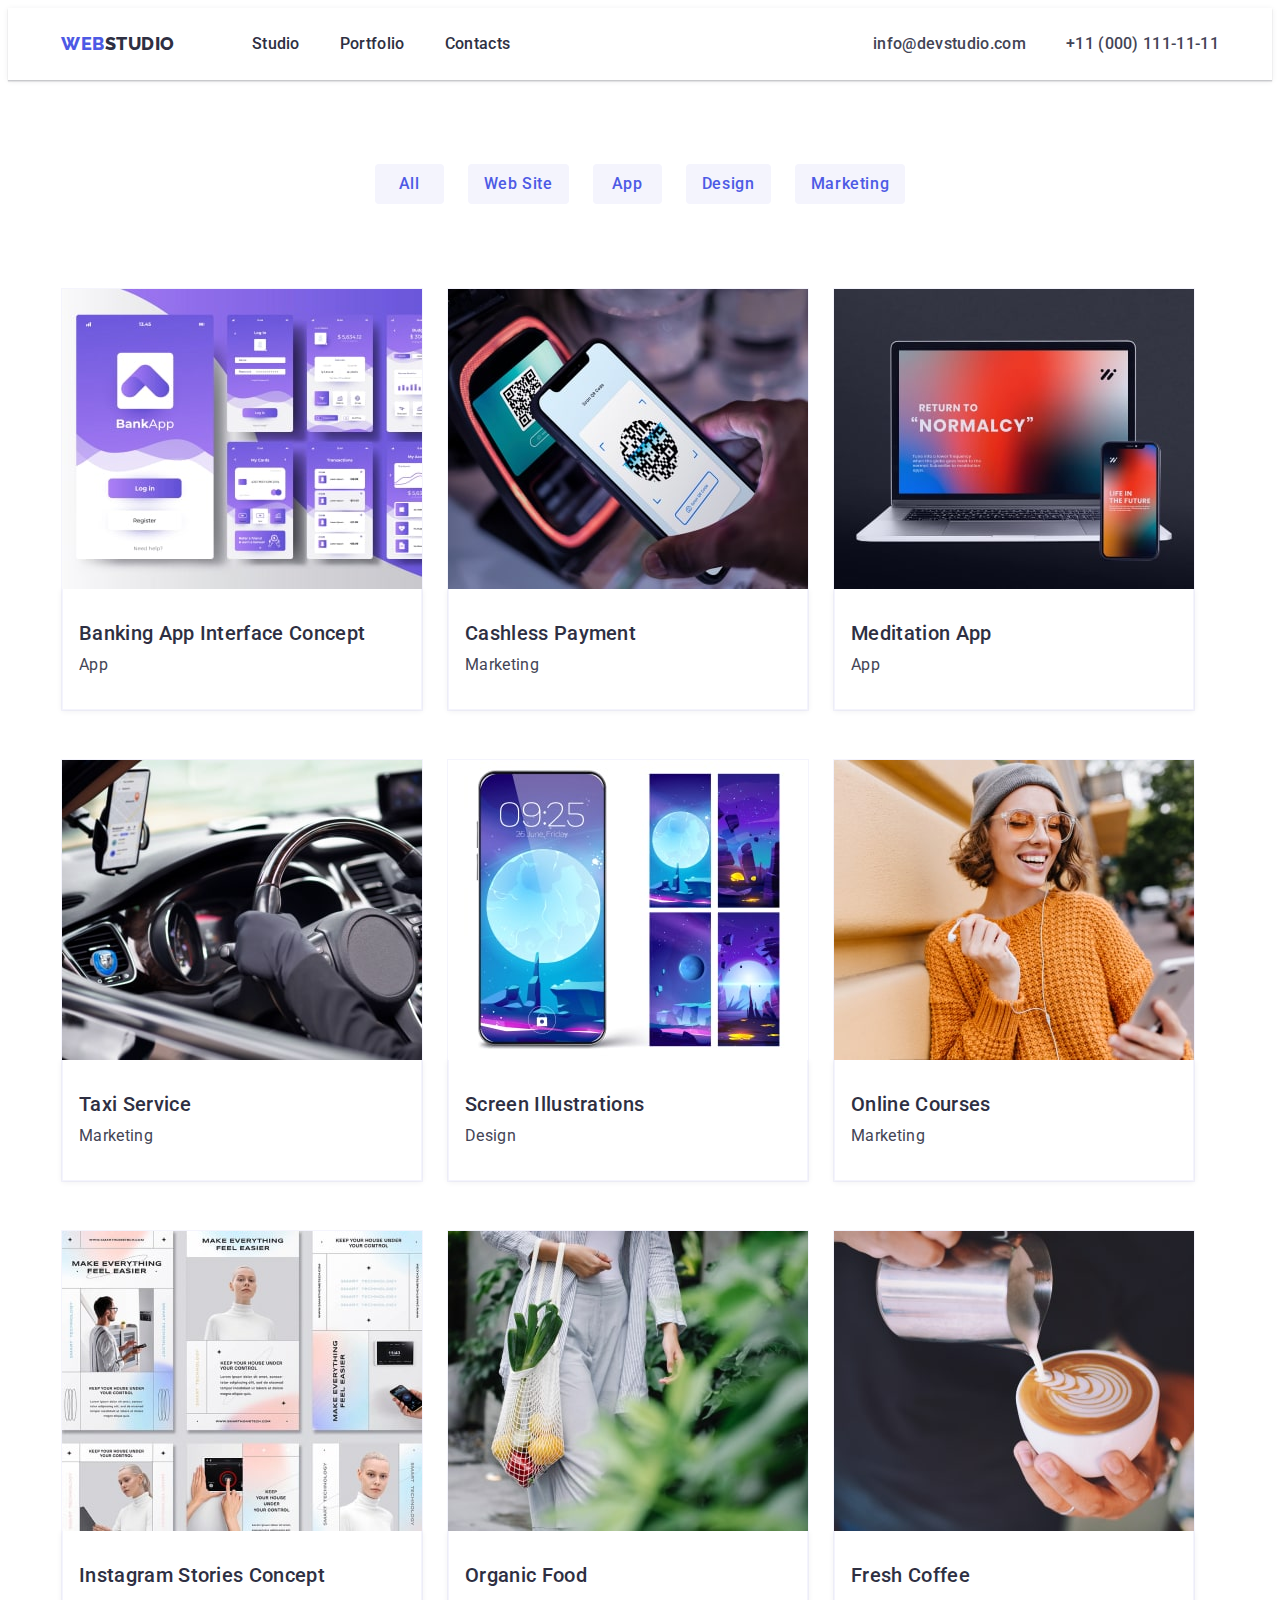
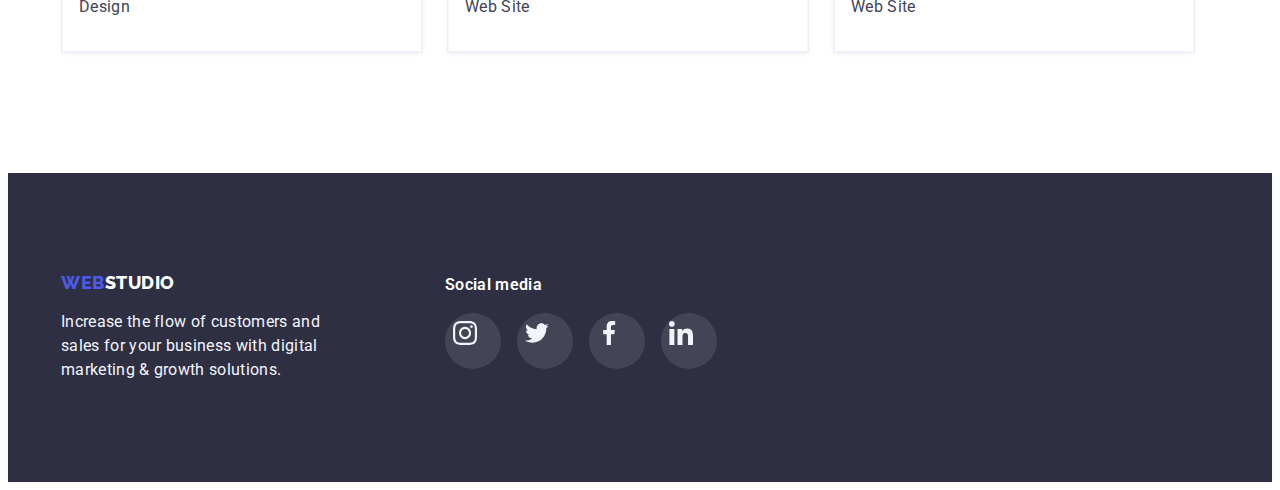
==== portfolio.html @ 5d676b27 "Add file WebStudio" ====
<!DOCTYPE html>
<html lang="en">
  <head>
    <meta charset="UTF-8" />
    <meta http-equiv="X-UA-Compatible" content="IE=edge" />
    <meta name="viewport" content="width=device-width, initial-scale=1.0" />
    <title>Portfolio</title>
    <link rel="preconnect" href="https://fonts.googleapis.com" />
    <link rel="preconnect" href="https://fonts.gstatic.com" crossorigin />
    <link
      href="https://fonts.googleapis.com/css2?family=Raleway:wght@800&family=Roboto:wght@400;500;700;900&display=swap"
      rel="stylesheet"
    />
    <link
      rel="stylesheet"
      href="https://cdnjs.cloudflare.com/ajax/libs/modern-normalize/1.1.0/modern-normalize.min.css"
      integrity="sha512-wpPYUAdjBVSE4KJnH1VR1HeZfpl1ub8YT/NKx4PuQ5NmX2tKuGu6U/JRp5y+Y8XG2tV+wKQpNHVUX03MfMFn9Q=="
      crossorigin="anonymous"
      referrerpolicy="no-referrer"
    />
    <link rel="stylesheet" href="./css/styles.css" />
  </head>
  <body>
    <header class="header">
      <div class="container header-list">
        <nav class="navigation">
          <a href="index.html" class="logo-header logo"
            ><span class="logo-web">Web</span>Studio</a
          >
          <ul class="nav-list list">
            <li class="nav-li"><a href="./index.html" class="nav-link">Studio</a></li>
            <li class="nav-li"><a href="./portfolio.html" class="nav-link">Portfolio</a></li>
            <li class="nav-li"><a href="" class="nav-link">Contacts</a></li>
          </ul>
        </nav>
        <ul class="contact-list list">
          <li class="contact-li">
            <a href="mailto:info@devstudio.com" class="contact"
              >info@devstudio.com</a
            >
          </li>
          <li class="contact-li">
            <a href="tel:+110001111111" class="contact">+11 (000) 111-11-11</a>
          </li>
        </ul>
      </div>
    </header>

    <main>
      <section class="section portfolio">
        <div class="container">
        <!-- <h1>Projects</h1> -->
        <ul class="project-filter list">
          <li class="btn-list"><button type="button" class="btn-projects">All</button></li>
          <li class="btn-list"><button type="button" class="btn-projects">Web Site</button></li>
          <li class="btn-list"><button type="button" class="btn-projects">App</button></li>
          <li class="btn-list"><button type="button" class="btn-projects">Design</button></li>
          <li class="btn-list"><button type="button" class="btn-projects">Marketing</button></li>
        </ul>

        <ul class="project-list list">
          <li class="project-item">
            <a href="" class="project-link">
              <img
                src="./images/bankingapp.jpg"
                alt="banking app Interface concept"
                width="360"
                height="300"
              />
            </a>
            <div class="item-description">
            <h2 class="name-project">Banking App Interface Concept</h2>
            <p class="project-type">App</p>
            </div>
          </li>

          <li class="project-item">
            <a href="" class="project-link">
              <img
                src="./images/payment-min.jpg"
                alt="Cashless Payment"
                width="360"
                height="300"
              />
              <div class="item-description">
              <h2 class="name-project">Cashless Payment</h2>
              <p class="project-type">Marketing</p>
              </div>
            </a>
          </li>

          <li class="project-item">
            <a href="" class="project-link">
              <img
                src="./images/meditation.jpg"
                alt="Meditation App"
                width="360"
                height="300"
              />
              <div class="item-description">
              <h2 class="name-project">Meditation App</h2>
              <p class="project-type">App</p>
              </div>
            </a>
          </li>

          <li class="project-item">
            <a href="" class="project-link">
              <img
                src="./images/taxiapp.jpg"
                alt="Taxi Service"
                width="360"
                height="300"
              />
              <div class="item-description">
              <h2 class="name-project">Taxi Service</h2>
              <p class="project-type">Marketing</p>
              </div>
            </a>
          </li>

          <li class="project-item">
            <a href="" class="project-link">
              <img
                src="./images/screen.jpg"
                alt="Screen Illustrations"
                width="360"
                height="300"
              />
              <div class="item-description">
              <h2 class="name-project">Screen Illustrations</h2>
              <p class="project-type">Design</p>
              </div>
            </a>
          </li>

          <li class="project-item">
            <a href="" class="project-link">
              <img
                src="./images/courses.jpg"
                alt="Online Courses"
                width="360"
                height="300"
              />
              <div class="item-description">
              <h2 class="name-project">Online Courses</h2>
              <p class="project-type">Marketing</p>
              </div>
            </a>
          </li>

          <li class="project-item">
            <a href="" class="project-link">
              <img
                src="./images/instagram.jpg"
                alt="Instagram Stories Concept"
                width="360"
                height="300"
              />
              <div class="item-description">
              <h2 class="name-project">Instagram Stories Concept</h2>
              <p class="project-type">Design</p>
              </div>
            </a>
          </li>

          <li class="project-item">
            <a href="" class="project-link">
              <img
                src="./images/organicfood.jpg"
                alt="Organic Food"
                width="360"
                height="300"
              />
              <div class="item-description">
              <h2 class="name-project">Organic Food</h2>
              <p class="project-type">Web Site</p>
              </div>
            </a>
          </li>

          <li class="project-item">
            <a href="" class="project-link">
              <img
                src="./images/freshcoffe.jpg"
                alt="Fresh Coffee"
                width="360"
                height="300"
              />
              <div class="item-description">
              <h2 class="name-project">Fresh Coffee</h2>
              <p class="project-type">Web Site</p>
              </div> 
            </a>
          </li>
        </ul>
      </section>
    </div>
    </main>

    <footer class="foother-page">
      <div class="container foother-flex">
        <div class="foother-item">
        <a href="index.html" class="foot-logo logo"
          ><span class="logo-web">Web</span>Studio</a
        >
        <p class="foother-ending">
          Increase the flow of customers and sales for your business with digital
          marketing & growth solutions.
        </p>
      </div>
        <div class="foother-item">
          <h3 class="social-title">Social media</h3>
          <ul class="social-fot-list list">
            <li class="social-fot-item">
                <a href="/" class="social-fot-link" aria-label="Instagram">
                  <svg class="social-fot-icon">
                     <use href="./images/icons.svg#icon-instagram"></use>
                  </svg>
                </a>
            </li>
            <li class="social-fot-item">
              <a href="/" class="social-fot-link" aria-label="Twitter">
                <svg class="social-fot-icon">
                  <use href="./images/icons.svg#icon-twitter"></use>
                </svg>
              </a>
            </li>
            <li class="social-fot-item">
              <a href="/" class="social-fot-link" aria-label="Facebook">
                <svg class="social-fot-icon">
                  <use href="./images/icons.svg#icon-facebook"></use>
                </svg>
              </a>
            </li>
            <li class="social-fot-item">
              <a href="/" class="social-fot-link" aria-label="Linkedin">
                <svg class="social-fot-icon">
                  <use href="./images/icons.svg#icon-linkedin"></use>
                </svg>
              </a>
            </li>
          </ul>
        </div>
      </div>
    </footer>
  </body>
</html>
---- css/styles.css ----
:root {
  --main-color: #2e2f42;
  --second-color: #434455;
  --third-color: #ffffff;
  --small-color: #4d5ae5;
  --button-color: #404bbf;
  --ligt-color: #f4f4fd;
  --cloud-btn: #E7E9FC;
  --social-link: #31d0aa;
  --customers-logo: #8E8F99;
}

body {
  font-family: "Roboto", sans-serif;
  color: var(--main-color);
  background-color: var(--third-color);
  letter-spacing: 0.02em;
}

/* Container */

.container {
  max-width: 1158px;
  margin-left: auto;
  margin-right: auto;
  padding: 0 15px;
}

/* Minus */

h1,
h2,
h3,
p {margin-top: 0;
  margin-bottom: 0;
}

.section {
  padding-top: 120px;
  padding-bottom: 120px;
}

.list {
  list-style: none;
  margin-top: 0;
  margin-bottom: 0;
  padding-right: 0;
  padding-left: 0;
}

img {
  display: block;
  max-width: 100%;
}


/* Header */

.header {
  background-color: var(--third-color);
  font-size: 16px;
  font-weight: 500;
  line-height: 1.5;
  border-bottom: 1px;
  box-shadow: 0px 1px 6px rgba(46, 47, 66, 0.08), 0px 1px 1px rgba(46, 47, 66, 0.16), 0px 2px 1px rgba(46, 47, 66, 0.08);
}

.header-list {
  display: flex;
  margin-left: auto;
  align-items: center;
}

.logo-header {
  margin-right: 77px;
  padding-top: 24px;
  padding-bottom: 24px;
}

.logo{  
  color: var(--main-color);  
  font-family: "Raleway", sans-serif;
  font-weight: 800;
  font-size: 18px;
  line-height: 1.3;
  letter-spacing: 0.03em;
  
  
  text-transform: uppercase;
  text-decoration: none;
}

.logo-web {
  color: var(--small-color);
}

.navigation {
  display: flex;
}

.nav-list {
  display: flex;
}

.nav-li:not(:last-child) {
  margin-right: 40px;
}


.nav-link {
  display: block;
  padding-top: 24px;
  padding-bottom: 24px;
  
  color: var(--main-color);
  text-decoration: none;
}

.nav-link:hover,
.nav-link:focus {
  color: var(--second-color);
}
.nav-link:active {
  color: var(--small-color);
}

.contact-list {
  display: flex;
  margin-left: auto;

  font-size: 16px;
  line-height: 1.5;
}

.contact-li:not(:last-child) {
  margin-right: 40px;
}

.contact {
  padding-top: 24px;
  padding-bottom: 24px;
  color: var(--second-color);
  text-decoration: none;
}

.contact:hover,
.contact:focus {
  color: var(--small-color);
}


/* Main */

/* Hero section */
.hero {
  background-color: var(--main-color);
  text-align: center;
  padding-top: 192px;
  padding-bottom: 192px;    

  max-width: 1440px;
  height: 600px;
  background-image: linear-gradient(to right, rgba(47, 48, 58, 0.9), rgba(47, 48, 58, 0.9)),
  url(../images/people-office.jpg);
  background-repeat: no-repeat;
  background-size: cover;
  background-position: center;}


.hero-title {
  color: var(--third-color);
  font-weight: 500;
  font-size: 56px;
  line-height: 1;
  margin-top: 0;
  margin-bottom: 48px;
}

.btn-hero {    
  background: var(--small-color);
  color: var(--third-color);
  font-family: inherit;
  font-weight: 600;
  font-size: 16px;
  line-height: 1.1;
  letter-spacing: 0.04em;
  min-width: 170px;

  box-shadow: 0px 4px 4px rgba(0, 0, 0, 0.15);
  border-radius: 4px;
  padding: 15px 30px;
  border-color: transparent;
  cursor: pointer;
}

.btn-hero:hover,
.btn-hero:focus {
  color: 0px 1px 6px rgba(46, 47, 66, 0.08), 0px 1px 1px rgba(46, 47, 66, 0.16),
    0px 2px 1px rgba(46, 47, 66, 0.08);
  box-shadow: 0px 4px 4px rgba(0, 0, 0, 0.15);
}
.btn-hero:active {
  background-color: var(--button-color);
}

/* How we are working section */
.work {
  padding-bottom: 0;
  background-color: var(--third-color);
}

.work-list {
  display: flex;  
}

.list-item {
  width: 264px;
}

.list-item:not(:last-child) {
  margin-right: 24px;
}

.work-icon {
  display: flex;
  justify-content: center;
  align-items: center;
  width: 264px;
  height: 112px;
  margin-bottom: 8px;
  
  background-color: var(--cloud-btn);
  border-radius: 4px;
}

.item-icon {
  width: 64px;
  height: 64px;
}

.work-title {  
  margin-top: 0;
  margin-bottom: 8px;
  
  font-weight: 500;
  font-size: 20px;
  line-height: 1.2;

}

.work-text {
  color: var(--second-color);
  font-size: 16px;
  line-height: 1.5;
}

/* What are we doing section*/
.doing {
  padding-top: 0;
}

.second-title {
  text-align: center;
  margin-top: 0;
  margin-bottom: 72px;
  
  font-weight: 500;
  font-size: 36px;
  line-height: 1.1;
}

.doing-list {
  display: flex;
  }

.doing-item:not(:last-child) {
  margin-right: 24px;
}

/* Our team */
.our-team {
  background-color: var(--ligt-color);
}

.team-card{
  display: flex;
}

.team-person {
  width: 264px;
  background: var(--third-color);
  box-shadow: 0px 1px 6px rgba(46, 47, 66, 0.08), 0px 1px 1px rgba(46, 47, 66, 0.16), 0px 2px 1px rgba(46, 47, 66, 0.08);
  border-radius: 0px 0px 4px 4px;
}

.team-person:not(:last-child) {
  margin-right: 24px;
}

.team-item {
  text-align: center;
  padding-top: 32px;
  padding-bottom: 32px;
}

.team-name {  
  margin-bottom: 8px;
  
  font-weight: 500;
  font-size: 20px;
  line-height: 1.2;

}

.team-profession {
  margin-bottom: 8px;

  font-size: 16px;
  line-height: 1.5;
}

.social-link {
  display: inline-flex;
  justify-content: center;
  align-items: center;
  width: 40px;
  height: 40px;
  border-radius: 50%;
  background-color: var(--small-color);
}

.social-list {
  display: flex;
  justify-content: center;
  align-items: center;
}

.social-item:not(:last-child) {
  margin-right: 24px;
}

.social-icon {
  width: 16px;
  height: 16px;
}

/* Customers */

.customers-title {
  margin-bottom: 72px;

  font-weight: 500;
  font-size: 36px;
  line-height: 1.1;
  text-align: center;
  letter-spacing: 0.03em;
}

.customers-list {
  display: flex;
}

.customers-item:not(:last-child) {
  margin-right: 24px;
}

.customers-link {
  display: inline-flex;
  justify-content: center;
  align-items: center;

  width: 168px;
  height: 88px;
  border: 1px solid var(--customers-logo);
  border-radius: 4px;
}

.customers-icon:hover,
.customers-icon:focus {
  fill: var(--small-color);
}

.customers-icon {
  fill: var(--customers-logo);
  width: 104px;
  height: 56px;
}

.customers-link:hover,
.customers-link:focus {
  fill: var(--small-color);
  border: 1px solid var(--small-color);;
}


/* Foother */
.foot-logo {
  display: block;
  margin-bottom: 16px;
  
  color: var(--third-color);
  line-height: 1.16;
}

.foother-page {
  padding-top: 100px;
  padding-bottom: 100px;

  background-color: var(--main-color);
}

.foother-ending {
  max-width: 264px;

  color: var(--ligt-color);
  font-size: 16px;
  line-height: 1.5;
}

.social-title {
  margin-bottom: 16px;
  font-weight: 600;
  font-size: 16px;
  line-height: 1.5;
  
  color: var(--third-color);
}

.foother-flex {
  display: flex;
}

.foother-item:not(:last-child) {
  margin-right: 120px;
}

.social-fot-list {
  display: flex;
}

.social-fot-link {
  display: inline-flex;
  padding: 8px 8px;
  width: 40px;
  height: 40px;

  border-radius: 50%;
  background-color: rgba(255, 255, 255, 0.1);
}

.social-fot-link:hover,
.social-fot-link:focus {
  background-color: var(--social-link);
}

.social-fot-item:not(:last-child) {
  margin-right: 16px;
}

.social-fot-icon {
  width: 24px;
  height: 24px;
}


/* Portfolio */
.portfolio {padding-top: 84px;}

.project-filter {
  display: flex;
  justify-content: center;
  margin-bottom: 84px;
}

.btn-projects {
  font-family: inherit;
  font-weight: 500;
  font-size: 16px;
  line-height: 1.5;
  letter-spacing: 0.04em;
  color: var(--small-color);
  padding: 8px 16px; 
  min-width: 69px;

  background-color: var(--ligt-color);
  border: transparent;
  border-radius: 4px;
  align-items: center;
  cursor: pointer;
}

.btn-projects:hover,
.btn-projects:focus {
  background-color: var(--small-color);
  color: var(--third-color);
  box-shadow: 0px 3px 1px rgba(0, 0, 0, 0.1), 0px 2px 1px rgba(0, 0, 0, 0.08), 0px 2px 2px rgba(0, 0, 0, 0.12);
}

.btn-list:not(:last-child) {
  margin-right: 24px;
}

.project-list {
  display: flex;
  flex-wrap: wrap;
}

.project-item {
  width: 360px;
  margin-right: 24px;
  margin-bottom: 48px; 
  
  border: 0.5px solid var(--ligt-color);
}

.project-item:nth-child(3n) {
  margin-right: 0;
}

.project-item:nth-last-child(-n + 3) {
  margin-bottom: 0;
}

.project-item:hover,
.project-item:focus {
  box-shadow: 0px 1px 6px rgba(46, 47, 66, 0.08), 
  0px 1px 1px rgba(46, 47, 66, 0.16), 
  0px 2px 1px rgba(46, 47, 66, 0.08);
}

.item-description {
  padding-top: 32px;
  padding-bottom: 32px;
  padding-left: 16px; 
  
  background: var(--third-color);
  border-bottom: 0.5px solid var(--ligt-color);
  border-left: 0.5px solid var(--ligt-color);
  border-right: 0.5px solid var(--ligt-color);
  box-shadow: 0px 1px 6px rgba(46, 47, 66, 0.08);
}

.project-link {
  text-decoration: none;
}

.name-project {  
  margin-bottom: 8px;

  color: var(--main-color);
  font-weight: 500;
  font-size: 20px;
  line-height: 1.2;

}

.project-type {
  color: var(--second-color);
  font-size: 16px;
  line-height: 1.5;
}

.pay-text {
  background-color: var(--small-color);
  color: var(--ligt-color);
  font-size: 16px;
  line-height: 1.5;
}
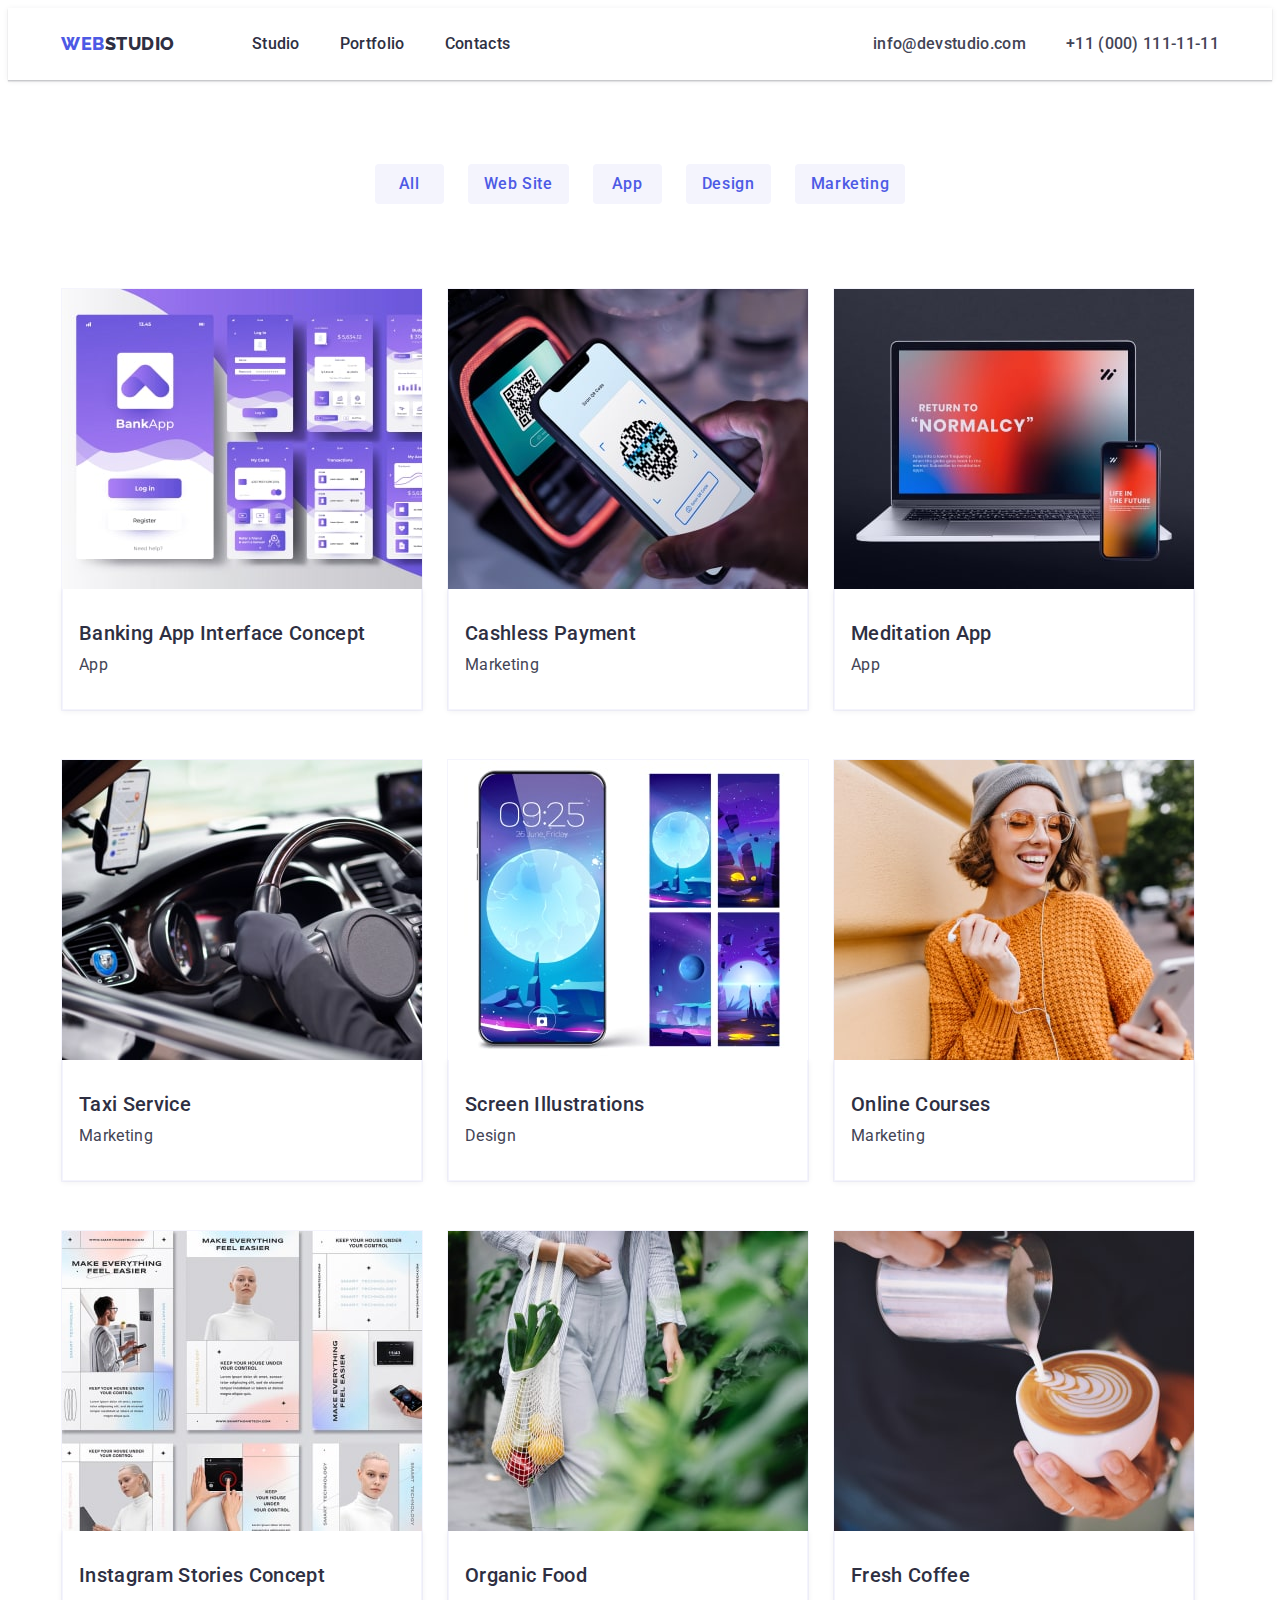
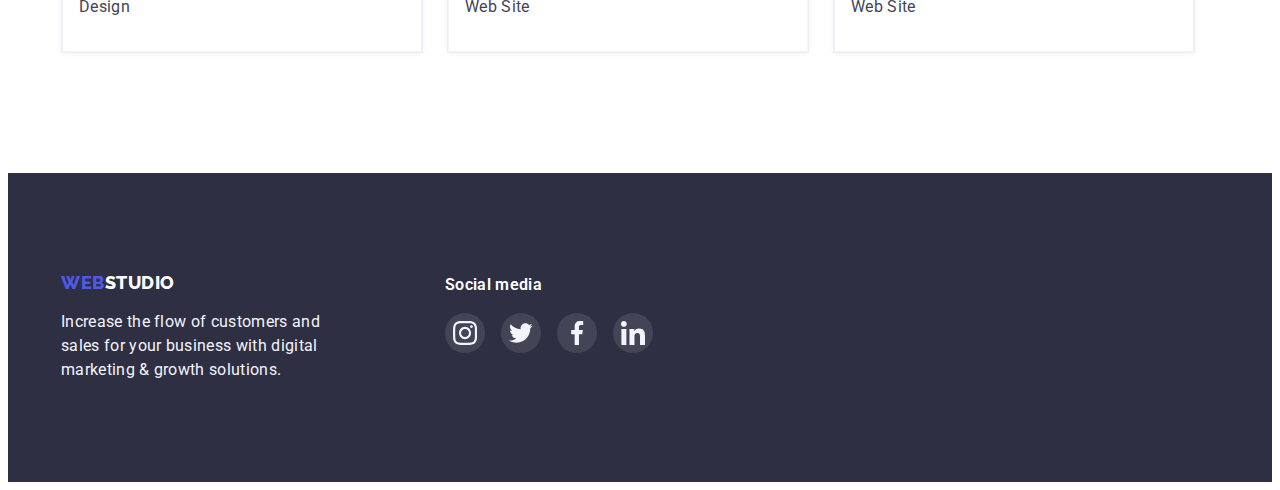
==== commit edc4776b: "Add svg change" ====
--- a/portfolio.html
+++ b/portfolio.html
@@ -66,12 +66,12 @@
                 alt="banking app Interface concept"
                 width="360"
                 height="300"
-              />
-            </a>
-            <div class="item-description">
-            <h2 class="name-project">Banking App Interface Concept</h2>
-            <p class="project-type">App</p>
-            </div>
+              /> 
+              <div class="item-description">
+              <h2 class="name-project">Banking App Interface Concept</h2>
+              <p class="project-type">App</p>
+              </div>
+            </a>
           </li>
 
           <li class="project-item">
--- a/css/styles.css
+++ b/css/styles.css
@@ -160,7 +160,7 @@
 
   max-width: 1440px;
   height: 600px;
-  background-image: linear-gradient(to right, rgba(47, 48, 58, 0.9), rgba(47, 48, 58, 0.9)),
+  background-image: linear-gradient(to right, rgba(47, 48, 58, 0.7), rgba(47, 48, 58, 0.7)),
   url(../images/people-office.jpg);
   background-repeat: no-repeat;
   background-size: cover;
@@ -195,12 +195,14 @@
 
 .btn-hero:hover,
 .btn-hero:focus {
-  color: 0px 1px 6px rgba(46, 47, 66, 0.08), 0px 1px 1px rgba(46, 47, 66, 0.16),
-    0px 2px 1px rgba(46, 47, 66, 0.08);
-  box-shadow: 0px 4px 4px rgba(0, 0, 0, 0.15);
-}
+box-shadow: 0px 1px 6px rgba(46, 47, 66, 0.08),
+ 0px 1px 1px rgba(46, 47, 66, 0.16), 
+ 0px 2px 1px rgba(46, 47, 66, 0.08);
+}
+
 .btn-hero:active {
   background-color: var(--button-color);
+  box-shadow: 0px 4px 4px rgba(0, 0, 0, 0.15);
 }
 
 /* How we are working section */
@@ -323,16 +325,21 @@
   display: inline-flex;
   justify-content: center;
   align-items: center;
+  width: 100%;
+  height: 100%;
+  border-radius: 50%;
+  background-color: var(--small-color);
+}
+
+.social-list {
+  display: flex;
+  justify-content: center;
+  align-items: center;
+}
+
+.social-item {
   width: 40px;
   height: 40px;
-  border-radius: 50%;
-  background-color: var(--small-color);
-}
-
-.social-list {
-  display: flex;
-  justify-content: center;
-  align-items: center;
 }
 
 .social-item:not(:last-child) {
@@ -360,6 +367,11 @@
   display: flex;
 }
 
+.customers-item {
+  width: 168px;
+  height: 88px;
+}
+
 .customers-item:not(:last-child) {
   margin-right: 24px;
 }
@@ -368,30 +380,27 @@
   display: inline-flex;
   justify-content: center;
   align-items: center;
-
-  width: 168px;
-  height: 88px;
+  padding: 16px 32px;
+  width: 100%;
+  height: 100%;
+   
   border: 1px solid var(--customers-logo);
   border-radius: 4px;
-}
-
-.customers-icon:hover,
-.customers-icon:focus {
-  fill: var(--small-color);
+  color: var(--customers-logo);
 }
 
 .customers-icon {
-  fill: var(--customers-logo);
-  width: 104px;
-  height: 56px;
+ width: 100%;
+ height: 100%;
+
+ fill: currentColor;
 }
 
 .customers-link:hover,
 .customers-link:focus {
-  fill: var(--small-color);
-  border: 1px solid var(--small-color);;
-}
-
+  color: var(--small-color);
+  border: 1px solid var(--small-color);
+}
 
 /* Foother */
 .foot-logo {
@@ -430,6 +439,11 @@
   display: flex;
 }
 
+.social-fot-item {
+  width: 40px;
+  height: 40px;  
+}
+
 .foother-item:not(:last-child) {
   margin-right: 120px;
 }
@@ -440,9 +454,10 @@
 
 .social-fot-link {
   display: inline-flex;
-  padding: 8px 8px;
-  width: 40px;
-  height: 40px;
+  justify-content: center;
+  align-items: center;
+  width: 100%;
+  height: 100%;
 
   border-radius: 50%;
   background-color: rgba(255, 255, 255, 0.1);
@@ -521,13 +536,6 @@
   margin-bottom: 0;
 }
 
-.project-item:hover,
-.project-item:focus {
-  box-shadow: 0px 1px 6px rgba(46, 47, 66, 0.08), 
-  0px 1px 1px rgba(46, 47, 66, 0.16), 
-  0px 2px 1px rgba(46, 47, 66, 0.08);
-}
-
 .item-description {
   padding-top: 32px;
   padding-bottom: 32px;
@@ -541,7 +549,13 @@
 }
 
 .project-link {
+  display: block;
   text-decoration: none;
+}
+
+.project-link:hover,
+.project-link:focus {
+  box-shadow: 0px 1px 6px rgba(46, 47, 66, 0.08);
 }
 
 .name-project {  
@@ -551,7 +565,6 @@
   font-weight: 500;
   font-size: 20px;
   line-height: 1.2;
-
 }
 
 .project-type {
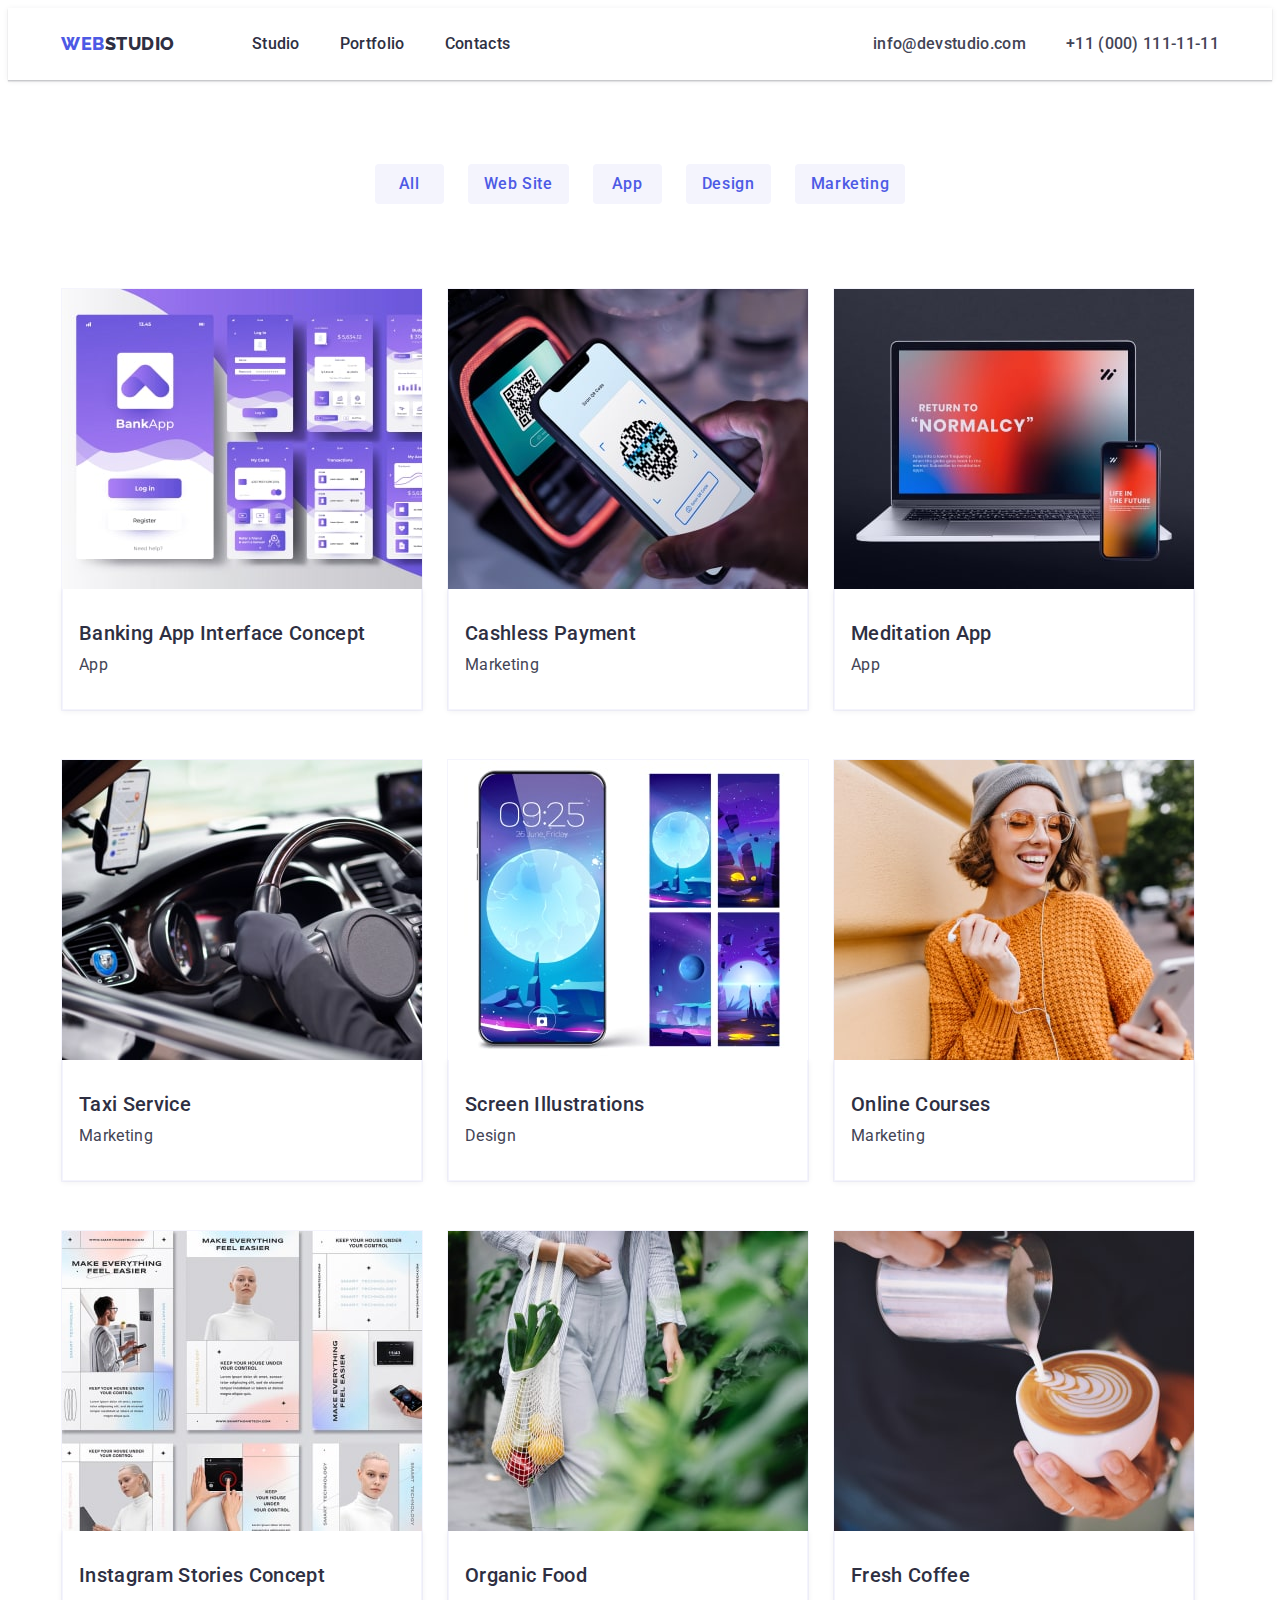
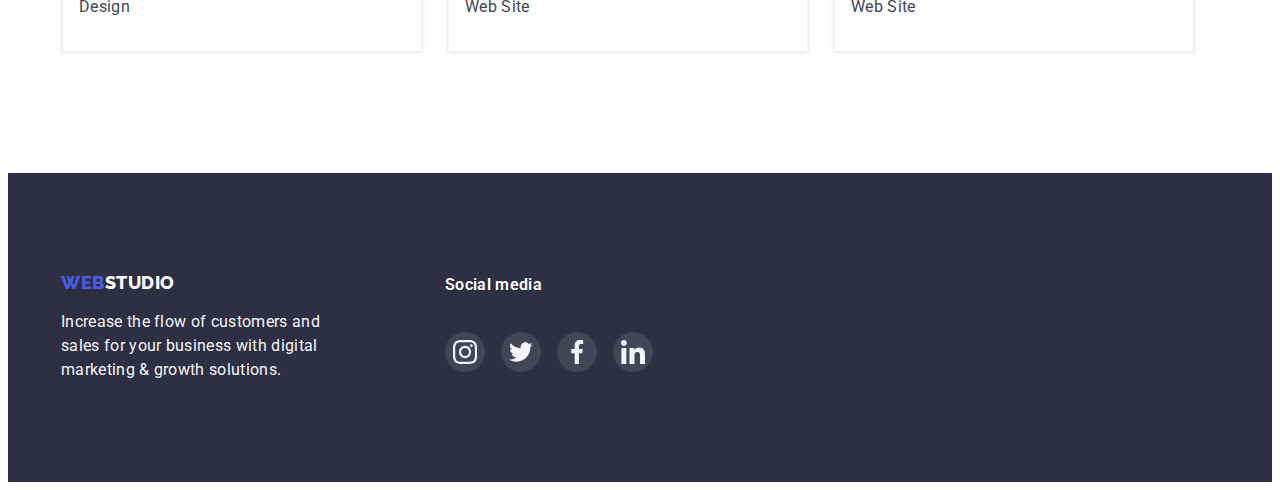
==== commit 39bf1c4d: "portfolio foother" ====
--- a/portfolio.html
+++ b/portfolio.html
@@ -210,7 +210,7 @@
         </p>
       </div>
         <div class="foother-item">
-          <h3 class="social-title">Social media</h3>
+          <p class="social-title">Social media</p>>
           <ul class="social-fot-list list">
             <li class="social-fot-item">
                 <a href="/" class="social-fot-link" aria-label="Instagram">
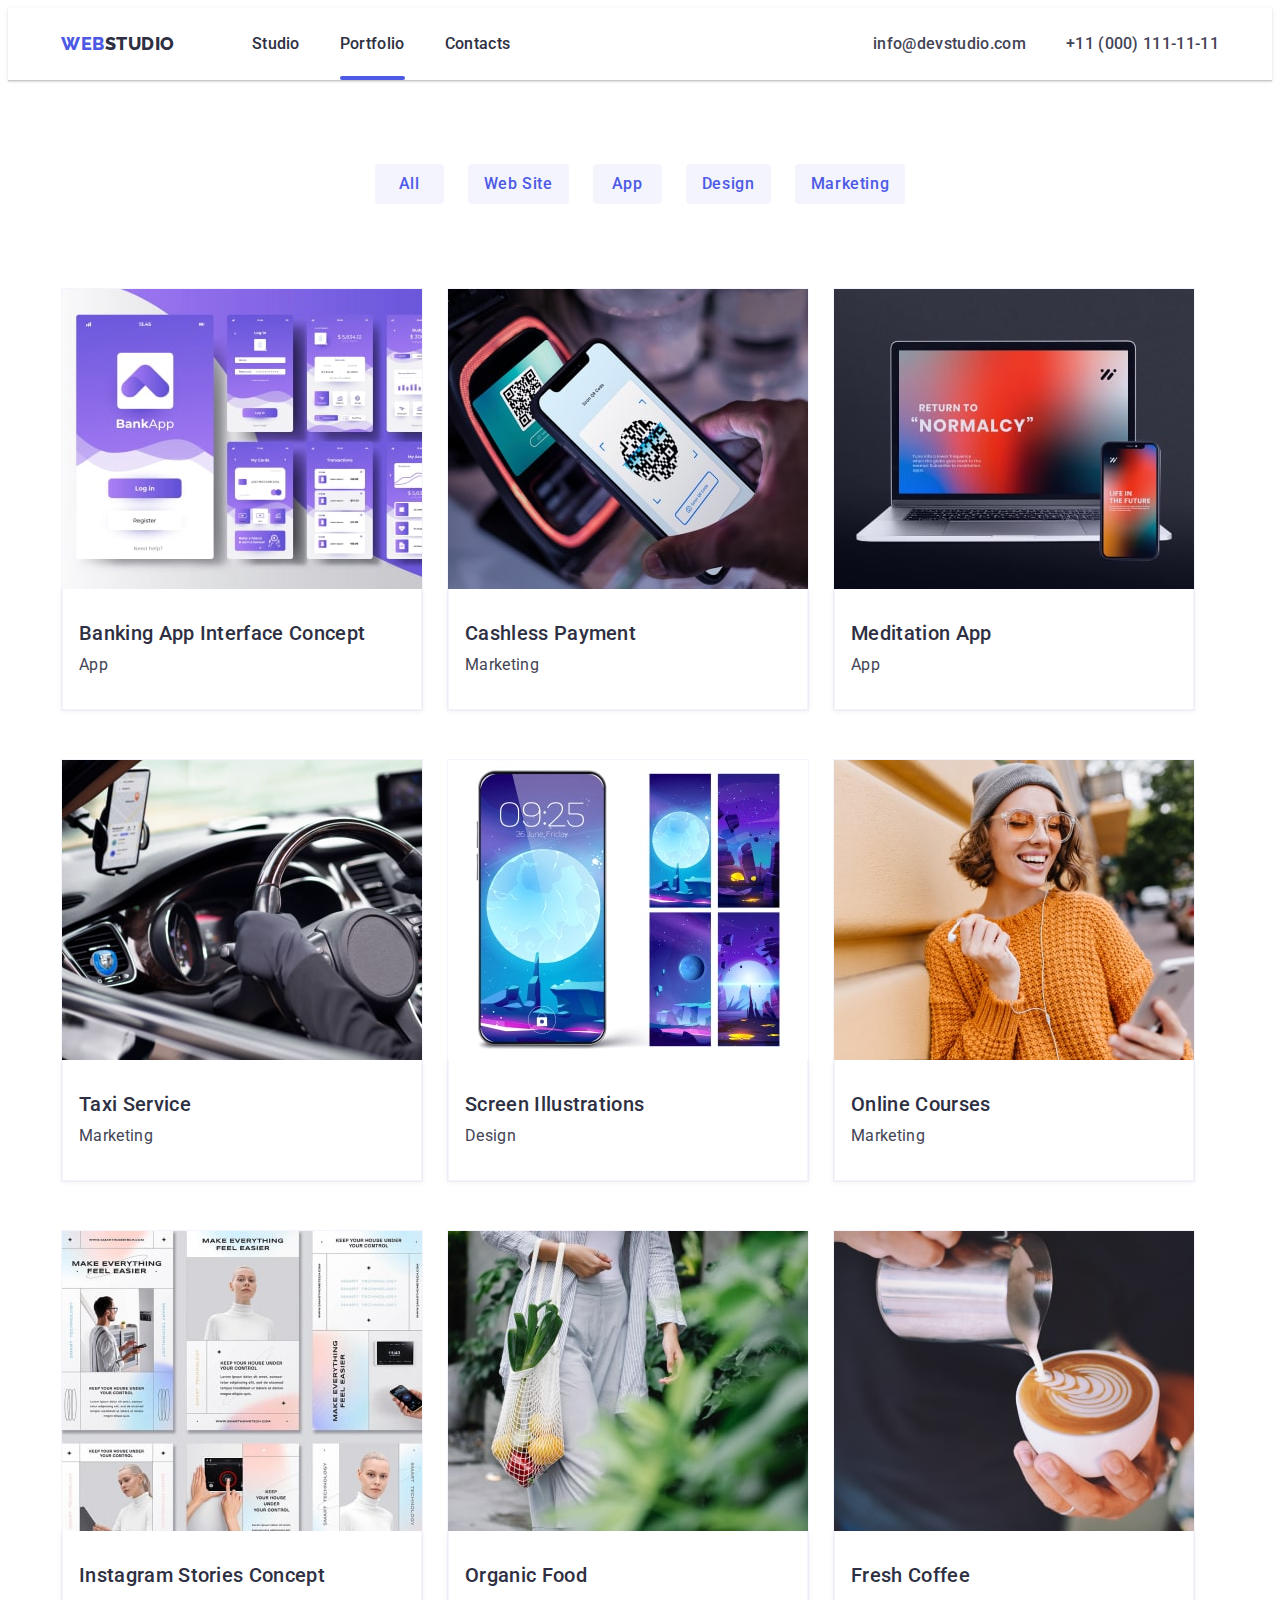
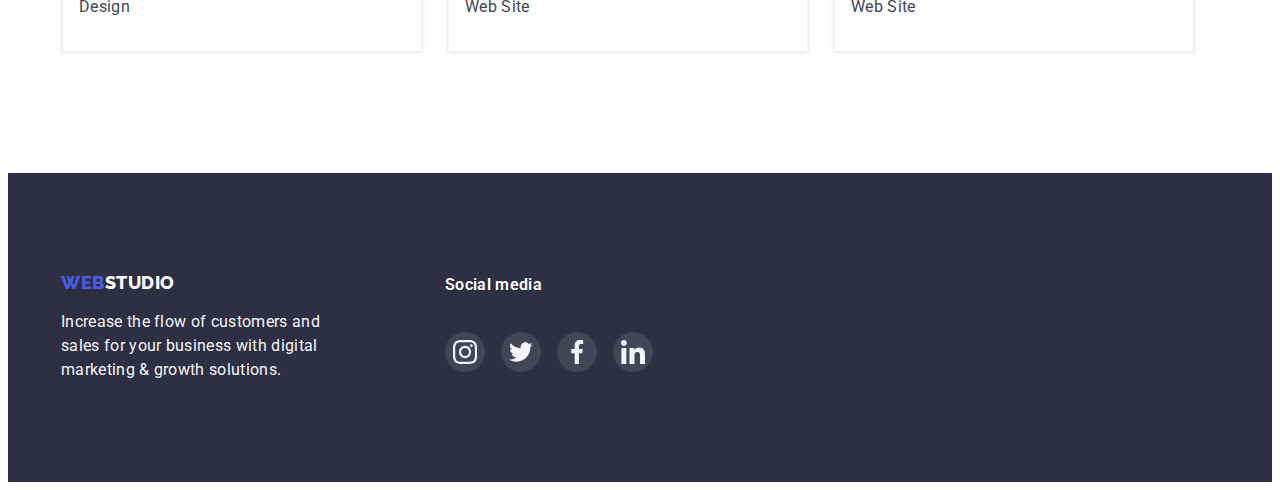
==== commit 912dec0d: "Add animation and modal" ====
--- a/portfolio.html
+++ b/portfolio.html
@@ -29,7 +29,7 @@
           >
           <ul class="nav-list list">
             <li class="nav-li"><a href="./index.html" class="nav-link">Studio</a></li>
-            <li class="nav-li"><a href="./portfolio.html" class="nav-link">Portfolio</a></li>
+            <li class="nav-li"><a href="./portfolio.html" class="nav-link active">Portfolio</a></li>
             <li class="nav-li"><a href="" class="nav-link">Contacts</a></li>
           </ul>
         </nav>
@@ -61,12 +61,17 @@
         <ul class="project-list list">
           <li class="project-item">
             <a href="" class="project-link">
-              <img
-                src="./images/bankingapp.jpg"
-                alt="banking app Interface concept"
-                width="360"
-                height="300"
-              /> 
+              <div class="img-owerlay">
+                <img
+                  src="./images/bankingapp.jpg"
+                  alt="banking app Interface concept"
+                  width="360"
+                  height="300"
+                />
+                <div class="owerlay">
+                  <p class="owerlay-content">Banking App Interface Concept</p>
+                </div>
+                </div>
               <div class="item-description">
               <h2 class="name-project">Banking App Interface Concept</h2>
               <p class="project-type">App</p>
@@ -76,27 +81,40 @@
 
           <li class="project-item">
             <a href="" class="project-link">
+            <div class="img-owerlay">
               <img
                 src="./images/payment-min.jpg"
                 alt="Cashless Payment"
                 width="360"
                 height="300"
               />
-              <div class="item-description">
-              <h2 class="name-project">Cashless Payment</h2>
-              <p class="project-type">Marketing</p>
-              </div>
-            </a>
-          </li>
-
-          <li class="project-item">
-            <a href="" class="project-link">
+              <div class="owerlay">
+                  <p class="owerlay-content">14 Stylish and User-Friendly App Design Concepts · 
+                    Task Manager App · Calorie Tracker App · 
+                    Exotic Fruit Ecommerce App · Cloud Storage App
+                  </p>
+              </div>
+            </div>
+              <div class="item-description">
+                <h2 class="name-project">Cashless Payment</h2>
+                <p class="project-type">Marketing</p>
+              </div>
+            </a>
+          </li>
+
+          <li class="project-item">
+            <a href="" class="project-link">
+              <div class="img-owerlay">
               <img
                 src="./images/meditation.jpg"
                 alt="Meditation App"
                 width="360"
                 height="300"
               />
+                <div class="owerlay">
+                  <p class="owerlay-content">Meditation App</p>
+                </div>
+              </div>  
               <div class="item-description">
               <h2 class="name-project">Meditation App</h2>
               <p class="project-type">App</p>
@@ -106,12 +124,17 @@
 
           <li class="project-item">
             <a href="" class="project-link">
+              <div class="img-owerlay">
               <img
                 src="./images/taxiapp.jpg"
                 alt="Taxi Service"
                 width="360"
                 height="300"
               />
+                <div class="owerlay">
+                  <p class="owerlay-content">Taxi Service</p>
+                </div>
+              </div>
               <div class="item-description">
               <h2 class="name-project">Taxi Service</h2>
               <p class="project-type">Marketing</p>
@@ -121,12 +144,17 @@
 
           <li class="project-item">
             <a href="" class="project-link">
+              <div class="img-owerlay">
               <img
                 src="./images/screen.jpg"
                 alt="Screen Illustrations"
                 width="360"
                 height="300"
               />
+                <div class="owerlay">
+                  <p class="owerlay-content">Screen Illustrations</p>
+                </div>
+              </div>
               <div class="item-description">
               <h2 class="name-project">Screen Illustrations</h2>
               <p class="project-type">Design</p>
@@ -136,12 +164,17 @@
 
           <li class="project-item">
             <a href="" class="project-link">
+              <div class="img-owerlay">
               <img
                 src="./images/courses.jpg"
                 alt="Online Courses"
                 width="360"
                 height="300"
               />
+                <div class="owerlay">
+                  <p class="owerlay-content">Online Courses</p>
+                </div>
+              </div>
               <div class="item-description">
               <h2 class="name-project">Online Courses</h2>
               <p class="project-type">Marketing</p>
@@ -151,12 +184,17 @@
 
           <li class="project-item">
             <a href="" class="project-link">
+              <div class="img-owerlay">
               <img
                 src="./images/instagram.jpg"
                 alt="Instagram Stories Concept"
                 width="360"
                 height="300"
               />
+                <div class="owerlay">
+                  <p class="owerlay-content">Instagram Stories Concept</p>
+                </div>
+              </div>
               <div class="item-description">
               <h2 class="name-project">Instagram Stories Concept</h2>
               <p class="project-type">Design</p>
@@ -166,12 +204,17 @@
 
           <li class="project-item">
             <a href="" class="project-link">
+               <div class="img-owerlay">
               <img
                 src="./images/organicfood.jpg"
                 alt="Organic Food"
                 width="360"
                 height="300"
               />
+                <div class="owerlay">
+                  <p class="owerlay-content">Organic Food</p>
+                </div>
+              </div>
               <div class="item-description">
               <h2 class="name-project">Organic Food</h2>
               <p class="project-type">Web Site</p>
@@ -181,12 +224,17 @@
 
           <li class="project-item">
             <a href="" class="project-link">
+              <div class="img-owerlay">
               <img
                 src="./images/freshcoffe.jpg"
                 alt="Fresh Coffee"
                 width="360"
                 height="300"
               />
+                <div class="owerlay">
+                  <p class="owerlay-content">Fresh Coffee</p>
+                </div>
+              </div>
               <div class="item-description">
               <h2 class="name-project">Fresh Coffee</h2>
               <p class="project-type">Web Site</p>
--- a/css/styles.css
+++ b/css/styles.css
@@ -8,6 +8,8 @@
   --cloud-btn: #E7E9FC;
   --social-link: #31d0aa;
   --customers-logo: #8E8F99;
+
+  --ani-step: cubic-bezier(0.4, 0, 0.2, 1);
 }
 
 body {
@@ -102,6 +104,9 @@
   display: flex;
 }
 
+.nav-li {
+  position: relative;
+}
 .nav-li:not(:last-child) {
   margin-right: 40px;
 }
@@ -114,6 +119,7 @@
   
   color: var(--main-color);
   text-decoration: none;
+  transition: color 250ms var(--ani-step);
 }
 
 .nav-link:hover,
@@ -124,6 +130,20 @@
   color: var(--small-color);
 }
 
+.active::after {
+  content: "";
+  position: absolute;
+  bottom: 0;
+  left: 0;
+  display: block;  
+  width: 100%;
+  height: 4px;
+
+  background-color: var(--small-color);
+  border-radius: 2px;
+}
+
+
 .contact-list {
   display: flex;
   margin-left: auto;
@@ -139,8 +159,10 @@
 .contact {
   padding-top: 24px;
   padding-bottom: 24px;
+  
   color: var(--second-color);
   text-decoration: none;
+  transition: color 250ms var(--ani-step);
 }
 
 .contact:hover,
@@ -156,7 +178,8 @@
   background-color: var(--main-color);
   text-align: center;
   padding-top: 192px;
-  padding-bottom: 192px;    
+  padding-bottom: 192px;
+  margin: 0 auto;    
 
   max-width: 1440px;
   height: 600px;
@@ -191,6 +214,8 @@
   padding: 15px 30px;
   border-color: transparent;
   cursor: pointer;
+
+  transition: box-shadow 250ms var(--ani-step);
 }
 
 .btn-hero:hover,
@@ -387,6 +412,9 @@
   border: 1px solid var(--customers-logo);
   border-radius: 4px;
   color: var(--customers-logo);
+
+  transition: color 250ms var(--ani-step),
+  border 250ms var(--ani-step);
 }
 
 .customers-icon {
@@ -461,6 +489,8 @@
 
   border-radius: 50%;
   background-color: rgba(255, 255, 255, 0.1);
+
+  transition: background-color 250ms var(--ani-step);
 }
 
 .social-fot-link:hover,
@@ -477,6 +507,72 @@
   height: 24px;
 }
 
+/* Modal view */
+.backdrop {
+  position: fixed;
+  top: 0;
+  left: 0;
+  width: 100%;
+  height: 100%;
+
+  background: rgba(46, 47, 66, 0.4);
+  opacity: 1;
+  transition: opacity 250ms var(--ani-step);
+}
+
+.backdrop.is-hidden {
+  visibility: hidden;
+  opacity: 0;
+  pointer-events: none;
+}
+
+.backdrop.is-hidden .modal {
+  transform: translate(-50%, -50%) scale(0.9);
+}
+
+.modal {
+  position: absolute;
+  width: 408px;
+  height: 576px;
+  top: 50%;
+  left: 50%;
+
+  background-color: #fcfcfc;
+  box-shadow: 0px 1px 1px rgba(0, 0, 0, 0.14), 0px 1px 3px rgba(0, 0, 0, 0.12), 0px 2px 1px rgba(0, 0, 0, 0.2);
+  border-radius: 4px;
+
+  transform: translate(-50%, -50%) scale(1);
+  transition: transform 250ms var(--ani-step);
+}
+
+
+.modal-btn {
+  position: absolute;
+  top: 24px;
+  right: 24px;
+  display: inline-flex;
+  align-items: center;
+  width: 24px;
+  height: 24px;
+  padding: 8px 8px;
+
+  background-color: var(--cloud-btn);
+  border: transparent;
+  border-radius: 50%;
+  cursor: pointer;
+
+  transition: box-shadow 250ms var(--ani-step);
+}
+
+.modal-btn:hover,
+.modal-btn:focus {
+  box-shadow: -1px 0px 8px 0px rgba(74, 182, 209, 0.315);
+}
+
+.close-btn {
+  width: 8px;
+  height: 8px;
+}
 
 /* Portfolio */
 .portfolio {padding-top: 84px;}
@@ -502,6 +598,10 @@
   border-radius: 4px;
   align-items: center;
   cursor: pointer;
+
+  transition: background-color 250ms var(--ani-step),
+  color 250ms var(--ani-step),
+  box-shadow 250ms var(--ani-step);
 }
 
 .btn-projects:hover,
@@ -551,6 +651,7 @@
 .project-link {
   display: block;
   text-decoration: none;
+  transition: box-shadow 250ms var(--ani-step);
 }
 
 .project-link:hover,
@@ -579,3 +680,36 @@
   font-size: 16px;
   line-height: 1.5;
 }
+
+.img-owerlay {
+  position: relative;
+  overflow: hidden;
+}
+
+.owerlay {
+  position: absolute;
+  margin: auto;
+  top: 0;
+  left: 0;
+  
+  background-color: rgba(77, 90, 229, 0.8);
+  width: 100%;
+  height: 100%;
+
+  transform: translateY(100%);
+  transition: transform 250ms var(--ani-step);
+} 
+
+.project-link:hover .owerlay,
+.project-link:focus .owerlay {
+    transform: translateY(0);
+}
+
+.owerlay-content {
+  padding: 40px 32px 0 32px;
+  
+  font-weight: 400;
+  font-size: 16px;
+  line-height: 1,5px;
+  color: var(--cloud-btn);
+}